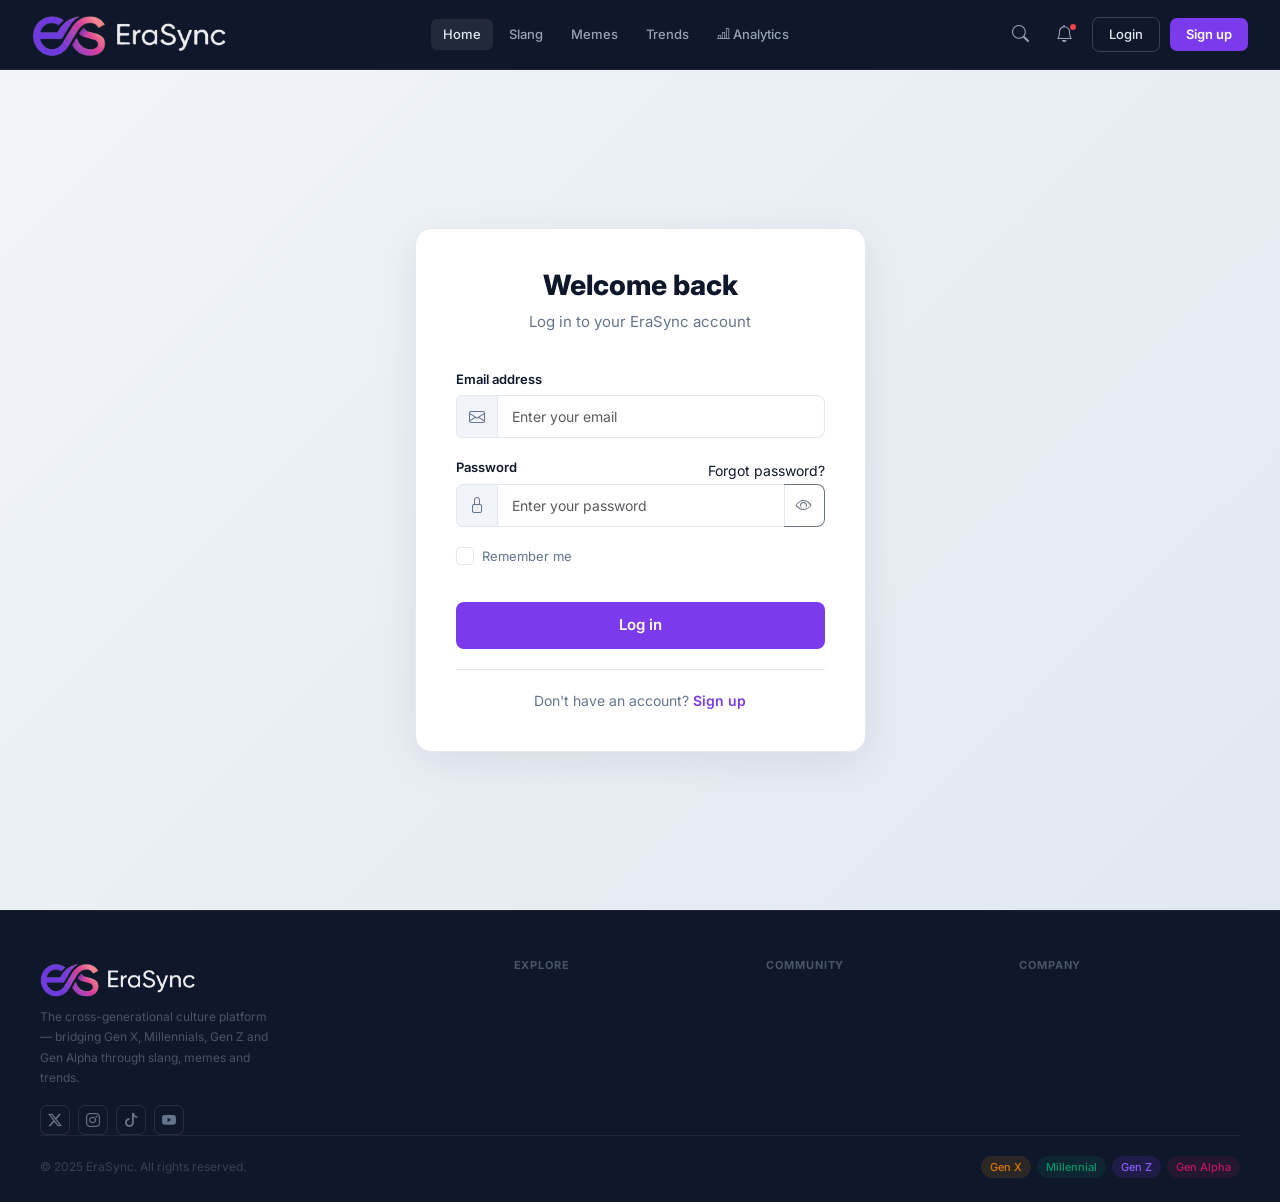
==== Frontend/login.html @ e8b585e9 "feat: Add login/register with API integration" ====
<!DOCTYPE html>
<html lang="en">
<head>
  <meta charset="UTF-8" />
  <meta name="viewport" content="width=device-width, initial-scale=1.0" />
  <title>Log in — EraSync</title>

  <!-- Bootstrap 5 CSS -->
  <link href="https://cdn.jsdelivr.net/npm/bootstrap@5.3.2/dist/css/bootstrap.min.css" rel="stylesheet" />

  <!-- Bootstrap Icons -->
  <link href="https://cdn.jsdelivr.net/npm/bootstrap-icons@1.11.3/font/bootstrap-icons.min.css" rel="stylesheet" />

  <!-- Google Font: Inter -->
  <link href="https://fonts.googleapis.com/css2?family=Inter:wght@400;500;600;700;800&display=swap" rel="stylesheet" />

  <!-- Our custom CSS -->
  <link rel="stylesheet" href="css/style.css" />
</head>
<body>

  <!-- ═══════════════════════════════════NAVBAR═══════════════════════════════════ -->
      <!-- ═══════════════════════════════════
       NAVBAR
  ═══════════════════════════════════ -->
    <nav class="site-nav">
      <div class="nav-logo">
        <a href="index.html" class="nav-logo-link">
          <img
            src="assets/logo-white.png"
            alt="EraSync Logo"
            class="nav-logo-img"
            height="32"
            width="auto"
          />
        </a>
      </div>

      <div class="nav-links">
        <span class="nav-link-item active">Home</span>
        <span class="nav-link-item">Slang</span>
        <span class="nav-link-item">Memes</span>
        <span class="nav-link-item">Trends</span>
        <span class="nav-link-item">
          <i class="bi bi-bar-chart-line"></i> Analytics
        </span>
      </div>

      <div class="nav-actions">
        <div class="nav-icon-btn"><i class="bi bi-search"></i></div>
        <div class="nav-icon-btn">
          <i class="bi bi-bell"></i>
          <span class="notif-dot"></span>
        </div>
        <button class="btn-login">Login</button>
        <button class="btn-signup">Sign up</button>
        <button class="hamburger" id="hamburgerBtn" aria-label="Open menu">
          <span></span>
          <span></span>
          <span></span>
        </button>
      </div>
    </nav>

    <!-- Dark overlay behind the drawer -->
    <div class="drawer-overlay" id="drawerOverlay"></div>

    <!-- Side drawer (slides in from the right) -->
    <div class="side-drawer" id="sideDrawer">
      <!-- Drawer header -->
      <div class="drawer-header">
  <div class="nav-logo">
    <a href="index.html" class="nav-logo-link">
      <img 
        src="assets/logo-white.png" 
        alt="EraSync Logo" 
        class="nav-logo-img"
        height="28"
        width="auto"
      />
    </a>
  </div>
  <button class="drawer-close" id="drawerClose" aria-label="Close menu">
    <i class="bi bi-x-lg"></i>
  </button>
</div>

      <!-- Drawer nav links -->
      <div class="drawer-links">
        <span class="drawer-link active">Home</span>
        <span class="drawer-link">Slang</span>
        <span class="drawer-link">Memes</span>
        <span class="drawer-link">Trends</span>
        <span class="drawer-link">
          <i class="bi bi-bar-chart-line"></i> Analytics
        </span>
      </div>

      <!-- Drawer auth buttons -->
      <div class="drawer-auth">
        <button class="btn-login drawer-btn-full">Login</button>
        <button class="btn-signup drawer-btn-full">Sign up</button>
      </div>
    </div>


  <!-- ═══════════════════════════════════
       LOGIN FORM
  ═══════════════════════════════════ -->
  <section class="auth-section">
    <div class="container">
      <div class="row justify-content-center">
        <div class="col-md-8 col-lg-6 col-xl-5">

          <div class="auth-card">
            <!-- Header -->
            <div class="auth-header">
              <h2>Welcome back</h2>
              <p class="auth-subtitle">Log in to your EraSync account</p>
            </div>

            <!-- Alert messages -->
            <div id="loginAlert" class="alert d-none" role="alert"></div>

            <!-- Form -->
            <form id="loginForm" novalidate>
              <!-- Email -->
              <div class="form-group">
                <label for="email" class="form-label">Email address</label>
                <div class="input-group">
                  <span class="input-group-text"><i class="bi bi-envelope"></i></span>
                  <input 
                    type="email" 
                    class="form-control" 
                    id="email" 
                    placeholder="Enter your email" 
                    required 
                  />
                </div>
                <div class="invalid-feedback" id="emailFeedback"></div>
              </div>

              <!-- Password -->
              <div class="form-group">
                <div class="d-flex justify-content-between align-items-center">
                  <label for="password" class="form-label">Password</label>
                  <a href="#" class="text-decoration-none small">Forgot password?</a>
                </div>
                <div class="input-group">
                  <span class="input-group-text"><i class="bi bi-lock"></i></span>
                  <input 
                    type="password" 
                    class="form-control" 
                    id="password" 
                    placeholder="Enter your password" 
                    required 
                  />
                  <button 
                    class="btn btn-outline-secondary toggle-password" 
                    type="button" 
                    id="togglePassword"
                    aria-label="Toggle password visibility"
                    title="Show or hide password"
                  >
                    <i class="bi bi-eye" id="passwordIcon" aria-hidden="true"></i>
                  </button>
                </div>
                <div class="invalid-feedback" id="passwordFeedback"></div>
              </div>

              <!-- Remember me -->
              <div class="form-check mb-3">
                <input type="checkbox" class="form-check-input" id="rememberMe" />
                <label class="form-check-label" for="rememberMe">Remember me</label>
              </div>

              <!-- Submit -->
              <button type="submit" class="btn btn-primary auth-submit-btn" id="loginBtn">
                <span id="loginBtnText">Log in</span>
                <span id="loginBtnSpinner" class="spinner-border spinner-border-sm d-none" role="status" aria-hidden="true"></span>
              </button>
            </form>

            <!-- Footer -->
            <div class="auth-footer">
              <p>
                Don't have an account? 
                <a href="register.html" class="text-decoration-none fw-semibold">Sign up</a>
              </p>
            </div>
          </div>

        </div>
      </div>
    </div>
  </section>

  <!-- ═══════════════════════════════════
       FOOTER
  ═══════════════════════════════════ -->
  <footer class="site-footer" style="margin-top: 0;">
    <div class="footer-grid" style="max-width: 1200px; margin: 0 auto;">
      <div>
        <div class="footer-brand-name">
          <a href="index.html" class="footer-logo-link">
              <img
                src="assets/logo-white.png"
                alt="EraSync"
                class="footer-logo-img"
                height="24"
                width="auto"
              />
            </a>
        </div>
        <p class="footer-brand-desc">
          The cross-generational culture platform — bridging Gen X, Millennials,
          Gen Z and Gen Alpha through slang, memes and trends.
        </p>
        <div class="footer-socials">
          <div class="social-icon"><i class="bi bi-twitter-x"></i></div>
          <div class="social-icon"><i class="bi bi-instagram"></i></div>
          <div class="social-icon"><i class="bi bi-tiktok"></i></div>
          <div class="social-icon"><i class="bi bi-youtube"></i></div>
        </div>
      </div>
      <div class="footer-col">
        <h5>Explore</h5>
        <a>Slang dictionary</a>
        <a>Meme gallery</a>
        <a>Trending now</a>
        <a>Gen timeline</a>
      </div>
      <div class="footer-col">
        <h5>Community</h5>
        <a>Submit slang</a>
        <a>Upload meme</a>
        <a>Leaderboard</a>
      </div>
      <div class="footer-col">
        <h5>Company</h5>
        <a>About us</a>
        <a>Privacy policy</a>
        <a>Contact</a>
      </div>
    </div>
    <div class="footer-bottom" style="max-width: 1200px; margin: 0 auto;">
      <span class="footer-copy">© 2025 EraSync. All rights reserved.</span>
      <div class="footer-gen-badges">
        <span class="gen-badge badge-x">Gen X</span>
        <span class="gen-badge badge-m">Millennial</span>
        <span class="gen-badge badge-z">Gen Z</span>
        <span class="gen-badge badge-a">Gen Alpha</span>
      </div>
    </div>
  </footer>

  <!-- Bootstrap 5 JS -->
  <script src="https://cdn.jsdelivr.net/npm/bootstrap@5.3.2/dist/js/bootstrap.bundle.min.js"></script>

  <!-- Our custom JS -->
  <script src="js/main.js"></script>
  <script src="js/login.js"></script>

</body>
</html>
---- Frontend/css/style.css ----
/* ─────────────────────────────────────────────
   ERASYNC — style.css
───────────────────────────────────────────── */


/* ─────────────────────────────────────────
   1. DESIGN TOKENS
───────────────────────────────────────────── */
:root {
  --navy:        #0f172a;
  --navy-2:      #1e293b;
  --white:       #ffffff;
  --bg:          #f1f5f9;
  --card:        #ffffff;
  --border:      #e2e8f0;

  --text:        #0f172a;
  --text-2:      #64748b;
  --text-3:      #94a3b8;

  --purple:      #7c3aed;
  --purple-lt:   #ede9fe;
  --purple-txt:  #5b21b6;

  --green:       #059669;
  --green-lt:    #d1fae5;
  --amber:       #d97706;
  --amber-lt:    #fef3c7;
  --pink:        #be185d;
  --pink-lt:     #fce7f3;
  --red:         #dc2626;

  --radius:      10px;
}


/* ─────────────────────────────────────────
   2. BASE RESET
───────────────────────────────────────────── */
* { box-sizing: border-box; }

body {
  font-family: 'Inter', sans-serif;
  background-color: var(--bg);
  color: var(--text);
  margin: 0;
}

a { text-decoration: none; color: inherit; }


/* ─────────────────────────────────────────
   3. NAVBAR
───────────────────────────────────────────── */
.site-nav {
  background-color: var(--navy);
  padding: 0 32px;
  height: 70px; /* Increased from 60px to accommodate bigger logo */
  display: flex;
  align-items: center;
  justify-content: space-between;
  position: sticky;
  top: 0;
  z-index: 100;
  border-bottom: 1px solid rgba(255,255,255,0.06);
}

/* ── NAVBAR LOGO ── */
.nav-logo {
  display: flex;
  align-items: center;
  height: 100%;
}

.nav-logo-link {
  display: flex;
  align-items: center;
  height: 100%;
  text-decoration: none;
}

.nav-logo-img {
  height: 50px; /* Increased from 90px (was too big) */
  width: auto;
  object-fit: contain;
  display: block;
}

.nav-logo-img:hover {
  opacity: 0.85;
  transition: opacity 0.2s ease;
}

/* ── NAV LINKS ── */
.nav-links {
  display: flex;
  align-items: center;
  gap: 4px;
}

.nav-link-item {
  color: #94a3b8;
  font-size: 13px;
  font-weight: 500;
  padding: 6px 12px;
  border-radius: 6px;
  cursor: pointer;
  transition: color 0.15s, background 0.15s;
}

.nav-link-item:hover { 
  color: #fff; 
  background: rgba(255,255,255,0.06); 
}

.nav-link-item.active { 
  color: #e2e8f0; 
  background: rgba(255,255,255,0.08); 
}

/* ── NAV ACTIONS ── */
.nav-actions {
  display: flex;
  align-items: center;
  gap: 10px;
}

.nav-icon-btn {
  width: 34px;
  height: 34px;
  border-radius: 8px;
  display: flex;
  align-items: center;
  justify-content: center;
  color: #94a3b8;
  font-size: 17px;
  cursor: pointer;
  transition: background 0.15s, color 0.15s;
  position: relative;
}

.nav-icon-btn:hover { 
  background: rgba(255,255,255,0.07); 
  color: #fff; 
}

.notif-dot {
  position: absolute;
  top: 6px;
  right: 6px;
  width: 6px;
  height: 6px;
  background: #ef4444;
  border-radius: 50%;
}

.btn-login {
  font-size: 13px;
  font-weight: 500;
  padding: 7px 16px;
  border-radius: 7px;
  border: 1px solid rgba(255,255,255,0.18);
  color: #e2e8f0;
  background: transparent;
  cursor: pointer;
  transition: border-color 0.15s, color 0.15s;
}

.btn-login:hover { 
  border-color: rgba(255,255,255,0.35); 
  color: #fff; 
}

.btn-signup {
  font-size: 13px;
  font-weight: 600;
  padding: 7px 16px;
  border-radius: 7px;
  background: var(--purple);
  color: #fff;
  border: none;
  cursor: pointer;
  transition: background 0.15s;
}

.btn-signup:hover { 
  background: #6d28d9; 
}

/* ── HAMBURGER ── */
.hamburger {
  display: none;
  flex-direction: column;
  gap: 5px;
  cursor: pointer;
  padding: 4px;
  background: none;
  border: none;
}

.hamburger span {
  display: block;
  width: 22px;
  height: 2px;
  background: #94a3b8;
  border-radius: 2px;
  transition: all 0.25s;
}

/* Mobile drawer — hidden by default */
.mobile-menu {
  display: none;
  flex-direction: column;
  background: var(--navy);
  border-top: 1px solid rgba(255,255,255,0.06);
  padding: 16px 20px;
  gap: 6px;
}

.mobile-menu.open { display: flex; }

.mobile-link {
  color: #94a3b8;
  font-size: 14px;
  font-weight: 500;
  padding: 10px 12px;
  border-radius: 8px;
  cursor: pointer;
  transition: background 0.15s, color 0.15s;
}

.mobile-link:hover { background: rgba(255,255,255,0.06); color: #fff; }

.mobile-auth {
  display: flex;
  gap: 10px;
  margin-top: 8px;
  padding-top: 12px;
  border-top: 1px solid rgba(255,255,255,0.06);
}

.mobile-auth .btn-login,
.mobile-auth .btn-signup {
  flex: 1;
  text-align: center;
}


/* ─────────────────────────────────────────
   4. HERO
───────────────────────────────────────────── */
.hero {
  background: var(--white);
  padding: 60px 32px 48px;
  border-bottom: 1px solid var(--border);
}

.hero-eyebrow {
  display: inline-flex;
  align-items: center;
  gap: 6px;
  background: var(--purple-lt);
  color: var(--purple-txt);
  font-size: 12px;
  font-weight: 600;
  padding: 5px 12px;
  border-radius: 20px;
  margin-bottom: 20px;
}

.hero-heading {
  font-size: 42px;
  font-weight: 800;
  line-height: 1.15;
  color: var(--text);
  margin-bottom: 16px;
  letter-spacing: -1px;
}

.hero-heading .era-word {
  background: linear-gradient(90deg, #7c3aed, #ec4899, #d97706, #059669, #7c3aed);
  background-size: 300% auto;
  -webkit-background-clip: text;
  -webkit-text-fill-color: transparent;
  background-clip: text;
  animation: era-shift 5s linear infinite;
}

@keyframes era-shift {
  0%   { background-position: 0% center; }
  100% { background-position: 300% center; }
}

.hero-subtext {
  font-size: 16px;
  color: var(--text-2);
  line-height: 1.7;
  max-width: 520px;
  margin-bottom: 28px;
}

.hero-cta {
  display: flex;
  gap: 12px;
  flex-wrap: wrap;
  margin-bottom: 32px;
}

.btn-primary-lg {
  display: inline-flex;
  align-items: center;
  gap: 7px;
  background: var(--purple);
  color: #fff;
  font-size: 14px;
  font-weight: 600;
  padding: 11px 22px;
  border-radius: 9px;
  border: none;
  cursor: pointer;
  transition: background 0.15s;
}

.btn-primary-lg:hover { background: #6d28d9; }

.btn-ghost-lg {
  display: inline-flex;
  align-items: center;
  gap: 7px;
  background: transparent;
  color: var(--text-2);
  font-size: 14px;
  font-weight: 500;
  padding: 11px 22px;
  border-radius: 9px;
  border: 1px solid var(--border);
  cursor: pointer;
  transition: border-color 0.15s, color 0.15s;
}

.btn-ghost-lg:hover { border-color: #94a3b8; color: var(--text); }

.gen-pills {
  display: flex;
  gap: 8px;
  flex-wrap: wrap;
}

.gen-pill {
  font-size: 12px;
  font-weight: 500;
  padding: 6px 14px;
  border-radius: 20px;
  border: 1px solid var(--border);
  color: var(--text-2);
  background: var(--white);
  cursor: pointer;
  transition: all 0.15s;
}

.gen-pill:hover { border-color: var(--purple); color: var(--purple); }

.gen-pill.active {
  background: var(--purple-lt);
  border-color: #c4b5fd;
  color: var(--purple-txt);
  font-weight: 600;
}


/* ─────────────────────────────────────────
   5. STATS BAR
───────────────────────────────────────────── */
.stats-bar {
  background: var(--navy);
  padding: 20px 32px;
  display: flex;
  justify-content: space-around;
  align-items: center;
  flex-wrap: wrap;
  gap: 16px;
}

.stat-item { text-align: center; }

.stat-number {
  font-size: 22px;
  font-weight: 700;
  color: #e2e8f0;
}

.stat-label {
  font-size: 12px;
  color: #64748b;
  margin-top: 2px;
}

.stat-divider {
  width: 1px;
  height: 36px;
  background: rgba(255,255,255,0.07);
}


/* ─────────────────────────────────────────
   6. MAIN CONTENT LAYOUT
───────────────────────────────────────────── */
.main-content {
  padding: 32px;
  max-width: 1200px;
  margin: 0 auto;
  display: grid;
  grid-template-columns: 1fr 260px;
  gap: 28px;
  align-items: start;
}


/* ─────────────────────────────────────────
   7. SECTION HEADERS
───────────────────────────────────────────── */
.section-block { margin-bottom: 28px; }

.section-header {
  display: flex;
  align-items: center;
  justify-content: space-between;
  margin-bottom: 14px;
}

.section-title {
  font-size: 14px;
  font-weight: 700;
  color: var(--text);
  display: flex;
  align-items: center;
  gap: 7px;
}

.section-link {
  font-size: 12px;
  font-weight: 500;
  color: var(--purple);
  cursor: pointer;
}

.section-link:hover { text-decoration: underline; }


/* ─────────────────────────────────────────
   8. CONTENT TYPE TAGS
───────────────────────────────────────────── */
.ctag {
  font-size: 10px;
  font-weight: 700;
  padding: 3px 8px;
  border-radius: 20px;
  display: inline-block;
  text-transform: uppercase;
  letter-spacing: 0.04em;
}

.ctag-slang { background: var(--purple-lt); color: var(--purple-txt); }
.ctag-meme  { background: var(--amber-lt);  color: var(--amber); }
.ctag-trend { background: var(--green-lt);  color: var(--green); }


/* ─────────────────────────────────────────
   9. CARDS
───────────────────────────────────────────── */
.cards-grid-3 {
  display: grid;
  grid-template-columns: repeat(3, 1fr);
  gap: 12px;
}

.content-card {
  background: var(--card);
  border: 1px solid var(--border);
  border-radius: var(--radius);
  padding: 14px;
  cursor: pointer;
  transition: box-shadow 0.15s, border-color 0.15s;
}

.content-card:hover {
  border-color: #c4b5fd;
  box-shadow: 0 4px 16px rgba(124,58,237,0.08);
}

.card-title {
  font-size: 14px;
  font-weight: 700;
  color: var(--text);
  margin: 6px 0 3px;
}

.card-meta { font-size: 11px; color: var(--text-3); }

.meme-img {
  height: 72px;
  border-radius: 8px;
  display: flex;
  align-items: center;
  justify-content: center;
  font-size: 30px;
  margin-bottom: 8px;
}

.meme-reacts { display: flex; gap: 5px; margin-top: 6px; }

.react-pill {
  font-size: 11px;
  color: var(--text-2);
  padding: 2px 7px;
  border: 1px solid var(--border);
  border-radius: 20px;
}


/* ─────────────────────────────────────────
   10. COMMUNITY FEED
───────────────────────────────────────────── */
.feed-list {
  background: var(--card);
  border: 1px solid var(--border);
  border-radius: var(--radius);
  overflow: hidden;
}

.feed-item {
  display: flex;
  align-items: flex-start;
  gap: 12px;
  padding: 12px 16px;
  border-bottom: 1px solid var(--border);
}

.feed-item:last-child { border-bottom: none; }

.avatar {
  width: 32px;
  height: 32px;
  border-radius: 50%;
  display: flex;
  align-items: center;
  justify-content: center;
  font-size: 11px;
  font-weight: 700;
  flex-shrink: 0;
}

.av-purple { background: var(--purple-lt); color: var(--purple-txt); }
.av-amber  { background: var(--amber-lt);  color: var(--amber); }
.av-green  { background: var(--green-lt);  color: var(--green); }
.av-pink   { background: var(--pink-lt);   color: var(--pink); }

.feed-text {
  flex: 1;
  font-size: 13px;
  color: var(--text-2);
  line-height: 1.5;
}

.feed-text strong { color: var(--text); }

.feed-time {
  font-size: 11px;
  color: var(--text-3);
  white-space: nowrap;
  margin-top: 2px;
}


/* ─────────────────────────────────────────
   11. SIDEBAR
───────────────────────────────────────────── */
.sidebar-card {
  background: var(--card);
  border: 1px solid var(--border);
  border-radius: var(--radius);
  padding: 16px;
  margin-bottom: 16px;
}

.sidebar-title {
  font-size: 13px;
  font-weight: 700;
  color: var(--text);
  margin-bottom: 12px;
  display: flex;
  align-items: center;
  gap: 6px;
}

.top-slang-item {
  display: flex;
  align-items: center;
  gap: 8px;
  margin-bottom: 9px;
}

.top-slang-item:last-child { margin-bottom: 0; }

.rank-num { font-size: 12px; font-weight: 700; color: var(--text-3); width: 16px; }
.slang-word { font-size: 13px; font-weight: 500; color: var(--text); flex: 1; }
.slang-count { font-size: 11px; color: var(--text-3); }

.gen-era-item {
  display: flex;
  justify-content: space-between;
  align-items: center;
  font-size: 12px;
  margin-bottom: 8px;
}

.gen-era-item:last-child { margin-bottom: 0; }
.gen-era-name { color: var(--text); font-weight: 500; }
.gen-era-count { font-size: 11px; font-weight: 600; }

.newsletter-card {
  background: var(--navy);
  border-radius: var(--radius);
  padding: 18px;
  margin-bottom: 16px;
}

.nl-title { font-size: 13px; font-weight: 700; color: #e2e8f0; margin-bottom: 4px; }
.nl-sub { font-size: 12px; color: #64748b; margin-bottom: 12px; line-height: 1.5; }

.nl-input {
  width: 100%;
  background: rgba(255,255,255,0.06);
  border: 1px solid rgba(255,255,255,0.1);
  border-radius: 7px;
  padding: 8px 10px;
  font-size: 12px;
  color: #e2e8f0;
  margin-bottom: 8px;
  outline: none;
}

.nl-input::placeholder { color: #4b5563; }
.nl-input:focus { border-color: rgba(167,139,250,0.4); }

.nl-btn {
  width: 100%;
  background: var(--purple);
  color: #fff;
  font-size: 13px;
  font-weight: 600;
  padding: 8px;
  border-radius: 7px;
  border: none;
  cursor: pointer;
  transition: background 0.15s;
}

.nl-btn:hover { background: #6d28d9; }


/* ─────────────────────────────────────────
   12. FOOTER
───────────────────────────────────────────── */
.site-footer {
  background: var(--navy);
  padding: 48px 32px 24px;
  border-top: 1px solid rgba(255,255,255,0.06);
  margin-top: 40px;
}

.footer-grid {
  display: grid;
  grid-template-columns: 2fr 1fr 1fr 1fr;
  gap: 32px;
  margin-bottom: 36px;
  max-width: 1200px;
  margin-left: auto;
  margin-right: auto;
}

.footer-brand-name {
  display: flex;
  align-items: center;
  font-size: 18px;
  font-weight: 700;
  color: #a78bfa;
  margin-bottom: 8px;
}

.footer-logo-link {
  display: inline-block;
}

.footer-logo-img {
  height: 40px; /* Increased from 85px (was too big) */
  width: auto;
  object-fit: contain;
}

.footer-brand-desc { 
  font-size: 12px; 
  color: #475569; 
  line-height: 1.7; 
  max-width: 240px; 
}

.footer-socials { display: flex; gap: 8px; margin-top: 14px; }

.social-icon {
  width: 30px;
  height: 30px;
  border: 1px solid rgba(255,255,255,0.1);
  border-radius: 7px;
  display: flex;
  align-items: center;
  justify-content: center;
  color: #64748b;
  font-size: 14px;
  cursor: pointer;
  transition: border-color 0.15s, color 0.15s;
}

.social-icon:hover { border-color: rgba(167,139,250,0.4); color: #a78bfa; }

.footer-col h5 {
  font-size: 11px;
  font-weight: 700;
  text-transform: uppercase;
  letter-spacing: 0.08em;
  color: #475569;
  margin-bottom: 14px;
}

.footer-col a {
  display: block;
  font-size: 13px;
  color: #64748b;
  margin-bottom: 9px;
  cursor: pointer;
  transition: color 0.15s;
}

.footer-col a:hover { color: #94a3b8; }

.footer-bottom {
  display: flex;
  align-items: center;
  justify-content: space-between;
  flex-wrap: wrap;
  gap: 12px;
  border-top: 1px solid rgba(255,255,255,0.06);
  padding-top: 20px;
  max-width: 1200px;
  margin: 0 auto;
}

.footer-copy { font-size: 12px; color: #374151; }
.footer-gen-badges { display: flex; gap: 6px; flex-wrap: wrap; }

.gen-badge { font-size: 11px; font-weight: 500; padding: 3px 9px; border-radius: 20px; }
.badge-x { background: rgba(245,158,11,0.12); color: #d97706; }
.badge-m { background: rgba(5,150,105,0.12);  color: #059669; }
.badge-z { background: rgba(124,58,237,0.15); color: #8b5cf6; }
.badge-a { background: rgba(190,24,93,0.12);  color: #be185d; }


/* ═══════════════════════════════════════════
   RESPONSIVE BREAKPOINTS
   Tablet  → max-width: 900px
   Mobile  → max-width: 600px
═══════════════════════════════════════════ */

/* ── TABLET (900px and below) ── */
@media (max-width: 900px) {

  /* Hide desktop nav links, show hamburger */
  .nav-links { display: none; }
  .hamburger { display: flex; }

  /* Hide login/signup in navbar on tablet — they move to mobile menu */
  .nav-actions .btn-login,
  .nav-actions .btn-signup { display: none; }

  /* Hero: smaller heading */
  .hero { padding: 40px 24px 36px; }
  .hero-heading { font-size: 32px; }

  /* Stats: 2x2 grid instead of a row */
  .stats-bar { padding: 16px 24px; }
  .stat-divider { display: none; }

  /* Main content: stack sidebar below main column */
  .main-content {
    grid-template-columns: 1fr;
    padding: 24px;
    gap: 0;
  }

  /* Cards: 2 columns instead of 3 */
  .cards-grid-3 { grid-template-columns: repeat(2, 1fr); }

  /* Footer: 2-column grid */
  .footer-grid { grid-template-columns: 1fr 1fr; gap: 24px; }
  
  /* Logo sizes for tablet */
  .nav-logo-img {
    height: 40px;
  }
  
  .footer-logo-img {
    height: 34px;
  }
}


/* ── MOBILE (600px and below) ── */
@media (max-width: 600px) {

  /* Navbar padding tighter */
  .site-nav { padding: 0 16px; }

  /* Hero: stack everything, full width */
  .hero { padding: 32px 16px 28px; }
  .hero-heading { font-size: 26px; letter-spacing: -0.5px; }
  .hero-subtext { font-size: 14px; }

  /* CTA buttons: full width on mobile */
  .hero-cta { flex-direction: column; }
  .btn-primary-lg,
  .btn-ghost-lg { width: 100%; justify-content: center; }

  /* Stats: single column */
  .stats-bar { flex-direction: column; gap: 12px; padding: 20px 16px; }

  /* Main content: remove side padding */
  .main-content { padding: 16px; }

  /* Cards: single column */
  .cards-grid-3 { grid-template-columns: 1fr; }

  /* Footer: single column, centered */
  .footer-grid {
    grid-template-columns: 1fr;
    gap: 28px;
    text-align: center;
  }
  .footer-brand-desc { max-width: 100%; }
  .footer-socials { justify-content: center; }

  .footer-bottom { justify-content: center; text-align: center; }
  .footer-gen-badges { justify-content: center; }

  /* Site footer padding */
  .site-footer { padding: 36px 16px 20px; }
  
  /* Logo sizes for mobile */
  .nav-logo-img {
    height: 34px;
  }
  
  .footer-logo-img {
    height: 30px;
  }
}


/* ─────────────────────────────────────────
   UTILITY: icon colors (replaces inline styles)
───────────────────────────────────────────── */
.icon-amber  { color: #d97706; }
.icon-red    { color: #ef4444; }
.icon-purple { color: #7c3aed; }
.icon-green  { color: #059669; }
.icon-pink   { color: #be185d; }
.icon-sm     { font-size: 14px; }

/* Gen era count colors (replaces inline styles) */
.color-pink   { color: #be185d; }
.color-purple { color: #7c3aed; }
.color-green  { color: #059669; }
.color-amber  { color: #d97706; }

/* Meme image background colors (replaces inline styles) */
.meme-yellow { background: #fef9c3; }
.meme-green  { background: #d1fae5; }
.meme-purple { background: #ede9fe; }


/* ─────────────────────────────────────────
   SIDE DRAWER + OVERLAY
───────────────────────────────────────────── */

/* Dark overlay that appears behind the drawer */
.drawer-overlay {
  display: none;
  position: fixed;
  inset: 0;
  background: rgba(0, 0, 0, 0.5);
  z-index: 200;
  transition: opacity 0.3s;
}

.drawer-overlay.open { display: block; }

/* The drawer panel itself */
.side-drawer {
  position: fixed;
  top: 0;
  right: 0;
  height: 100vh;
  width: 280px;
  background: var(--navy);
  z-index: 300;
  display: flex;
  flex-direction: column;
  padding: 0;
  transform: translateX(100%);
  transition: transform 0.3s ease;
  border-left: 1px solid rgba(255,255,255,0.08);
}

/* When open class is added, slide into view */
.side-drawer.open {
  transform: translateX(0);
}

/* Drawer top row: logo + close button */
.drawer-header {
  display: flex;
  align-items: center;
  justify-content: space-between;
  padding: 16px 20px; /* Fixed: removed conflicting padding and height */
  border-bottom: 1px solid rgba(255,255,255,0.06);
}

.drawer-header .nav-logo-img {
  height: 36px; /* Drawer logo size */
}

.drawer-close {
  background: none;
  border: none;
  color: #94a3b8;
  font-size: 18px;
  cursor: pointer;
  padding: 4px;
  border-radius: 6px;
  transition: color 0.15s, background 0.15s;
}

.drawer-close:hover { color: #fff; background: rgba(255,255,255,0.07); }

/* Drawer nav links */
.drawer-links {
  display: flex;
  flex-direction: column;
  padding: 16px 12px;
  gap: 4px;
  flex: 1;
}

.drawer-link {
  color: #94a3b8;
  font-size: 14px;
  font-weight: 500;
  padding: 10px 12px;
  border-radius: 8px;
  cursor: pointer;
  transition: background 0.15s, color 0.15s;
  display: flex;
  align-items: center;
  gap: 8px;
}

.drawer-link:hover  { background: rgba(255,255,255,0.06); color: #fff; }
.drawer-link.active { background: rgba(255,255,255,0.08); color: #e2e8f0; }

/* Drawer bottom auth buttons */
.drawer-auth {
  padding: 16px 20px;
  border-top: 1px solid rgba(255,255,255,0.06);
  display: flex;
  flex-direction: column;
  gap: 8px;
}

.drawer-btn-full {
  width: 100%;
  text-align: center;
  justify-content: center;
}



/* ─────────────────────────────────────────
   AUTH PAGES STYLES
───────────────────────────────────────────── */

.auth-section {
  min-height: calc(100vh - 60px);
  display: flex;
  align-items: center;
  padding: 40px 0;
  background: linear-gradient(135deg, #f1f5f9 0%, #e2e8f0 100%);
}

.auth-card {
  background: #ffffff;
  border-radius: 16px;
  padding: 40px;
  box-shadow: 0 10px 40px rgba(15, 23, 42, 0.08);
  border: 1px solid var(--border);
}

.auth-header {
  text-align: center;
  margin-bottom: 32px;
}

.auth-header h2 {
  font-size: 28px;
  font-weight: 800;
  color: var(--text);
  margin-bottom: 8px;
}

.auth-subtitle {
  color: var(--text-2);
  font-size: 15px;
}

.form-group {
  margin-bottom: 20px;
}

.form-group .form-label {
  font-weight: 600;
  font-size: 13px;
  color: var(--text);
  margin-bottom: 6px;
}

.form-group .input-group-text {
  background: var(--bg);
  border: 1px solid var(--border);
  color: var(--text-2);
}

.form-group .form-control,
.form-group .form-select {
  border: 1px solid var(--border);
  border-radius: 8px;
  padding: 10px 14px;
  font-size: 14px;
  transition: border-color 0.15s ease, box-shadow 0.15s ease;
}

.form-group .form-control:focus,
.form-group .form-select:focus {
  border-color: var(--purple);
  box-shadow: 0 0 0 3px rgba(124, 58, 237, 0.1);
}

.form-group .form-control.is-invalid,
.form-group .form-select.is-invalid {
  border-color: #dc3545;
  background-image: none;
}

.form-group .form-control.is-invalid:focus,
.form-group .form-select.is-invalid:focus {
  border-color: #dc3545;
  box-shadow: 0 0 0 3px rgba(220, 53, 69, 0.1);
}

.invalid-feedback {
  font-size: 12px;
  margin-top: 4px;
}

.auth-submit-btn {
  width: 100%;
  padding: 12px;
  font-size: 15px;
  font-weight: 600;
  background: var(--purple);
  border: none;
  border-radius: 8px;
  transition: background 0.15s ease;
  margin-top: 20px;
}

.auth-submit-btn:hover {
  background: #6d28d9;
}

.auth-submit-btn:disabled {
  opacity: 0.7;
  cursor: not-allowed;
}


.auth-footer {
  text-align: center;
  margin-top: 20px;
  padding-top: 20px;
  border-top: 1px solid var(--border);
}

.auth-footer p {
  color: var(--text-2);
  font-size: 14px;
  margin: 0;
}

.auth-footer a {
  color: var(--purple);
  font-weight: 600;
}

.auth-footer a:hover {
  text-decoration: underline !important;
}

.toggle-password {
  border-left: none;
  border-radius: 0 8px 8px 0;
  background: transparent;
}

.toggle-password:hover {
  background: var(--bg);
}

/* Alert styling for auth pages */
.auth-card .alert {
  border-radius: 8px;
  padding: 12px 16px;
  font-size: 14px;
  margin-bottom: 20px;
}

.auth-card .alert-success {
  background: #d1fae5;
  border-color: #34d399;
  color: #065f46;
}

.auth-card .alert-danger {
  background: #fee2e2;
  border-color: #fca5a5;
  color: #991b1b;
}

/* Form check styling */
.form-check {
  padding-left: 0;
  display: flex;
  align-items: center;
  gap: 8px;
  min-height: auto;
  position: relative; /* Added for proper positioning */
}

.form-check-input {
  margin-left: 0 !important;
  margin-top: 0;
  border: 1.5px solid var(--border);
  border-radius: 4px;
  width: 18px;
  height: 18px;
  cursor: pointer;
  flex-shrink: 0;
  position: relative;
}

.form-check-input:checked {
  background-color: var(--purple);
  border-color: var(--purple);
}

.form-check-label {
  font-size: 13px;
  color: var(--text-2);
  margin: 0;
  padding: 0;
  cursor: pointer;
}

.form-check-label a {
  color: var(--purple);
  text-decoration: none;
}

.form-check-label a:hover {
  text-decoration: underline;
}

/* Fix for invalid feedback on checkboxes */
.form-check .invalid-feedback {
  position: absolute;
  bottom: -22px;
  left: 0;
  font-size: 12px;
  white-space: nowrap;
}

/* Responsive for auth pages */
@media (max-width: 768px) {
  .auth-section {
    padding: 20px 0;
    min-height: calc(100vh - 60px);
  }

  .auth-card {
    padding: 24px 20px;
  }

  .auth-header h2 {
    font-size: 24px;
  }
  
  .form-check .invalid-feedback {
    white-space: normal; /* Allow wrapping on mobile */
  }
}

@media (max-width: 576px) {
  .auth-card {
    padding: 20px 16px;
  }

  .auth-header h2 {
    font-size: 22px;
  }

  .form-group .form-control,
  .form-group .form-select {
    font-size: 16px;
  }
}
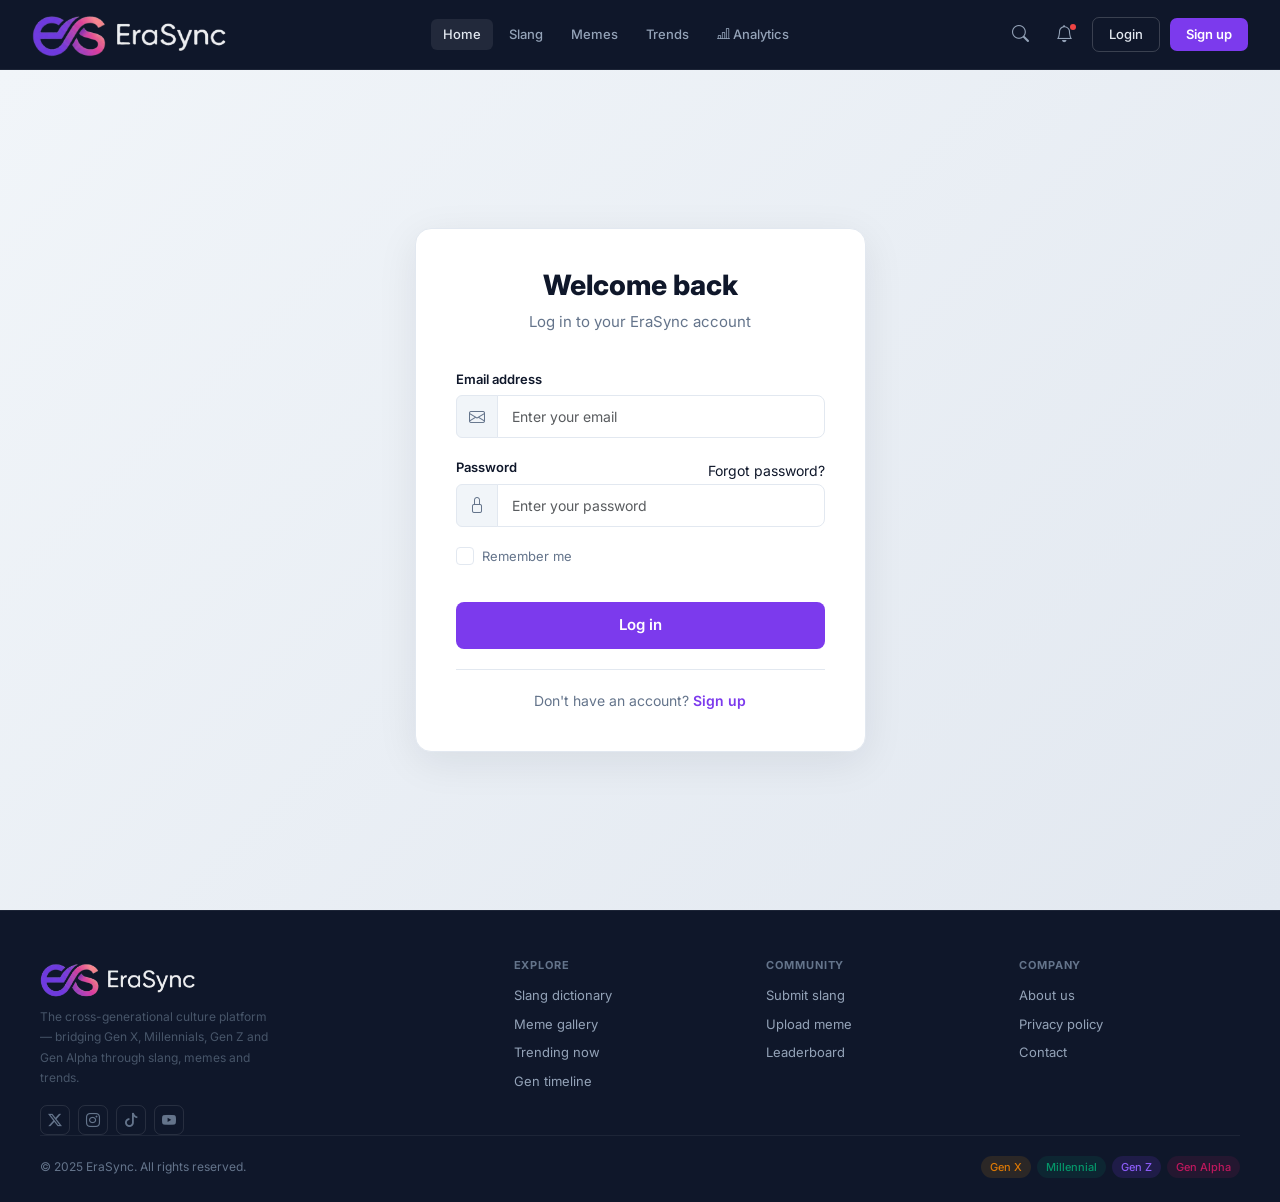
==== commit b606937b: "UI fixes" ====
--- a/Frontend/login.html
+++ b/Frontend/login.html
@@ -1,28 +1,33 @@
-<!DOCTYPE html>
+<!doctype html>
 <html lang="en">
-<head>
-  <meta charset="UTF-8" />
-  <meta name="viewport" content="width=device-width, initial-scale=1.0" />
-  <title>Log in — EraSync</title>
-
-  <!-- Bootstrap 5 CSS -->
-  <link href="https://cdn.jsdelivr.net/npm/bootstrap@5.3.2/dist/css/bootstrap.min.css" rel="stylesheet" />
-
-  <!-- Bootstrap Icons -->
-  <link href="https://cdn.jsdelivr.net/npm/bootstrap-icons@1.11.3/font/bootstrap-icons.min.css" rel="stylesheet" />
-
-  <!-- Google Font: Inter -->
-  <link href="https://fonts.googleapis.com/css2?family=Inter:wght@400;500;600;700;800&display=swap" rel="stylesheet" />
-
-  <!-- Our custom CSS -->
-  <link rel="stylesheet" href="css/style.css" />
-</head>
-<body>
-
-  <!-- ═══════════════════════════════════NAVBAR═══════════════════════════════════ -->
-      <!-- ═══════════════════════════════════
-       NAVBAR
-  ═══════════════════════════════════ -->
+  <head>
+    <meta charset="UTF-8" />
+    <meta name="viewport" content="width=device-width, initial-scale=1.0" />
+    <title>Log in — EraSync</title>
+
+    <!-- Bootstrap 5 CSS -->
+    <link
+      href="https://cdn.jsdelivr.net/npm/bootstrap@5.3.2/dist/css/bootstrap.min.css"
+      rel="stylesheet"
+    />
+
+    <!-- Bootstrap Icons -->
+    <link
+      href="https://cdn.jsdelivr.net/npm/bootstrap-icons@1.11.3/font/bootstrap-icons.min.css"
+      rel="stylesheet"
+    />
+
+    <!-- Google Font: Inter -->
+    <link
+      href="https://fonts.googleapis.com/css2?family=Inter:wght@400;500;600;700;800&display=swap"
+      rel="stylesheet"
+    />
+
+    <!-- Our custom CSS -->
+    <link rel="stylesheet" href="css/style.css" />
+  </head>
+  <body>
+    <!-- ═══════════════════════════════════NAVBAR═══════════════════════════════════ -->
     <nav class="site-nav">
       <div class="nav-logo">
         <a href="index.html" class="nav-logo-link">
@@ -62,28 +67,25 @@
       </div>
     </nav>
 
-    <!-- Dark overlay behind the drawer -->
     <div class="drawer-overlay" id="drawerOverlay"></div>
 
-    <!-- Side drawer (slides in from the right) -->
     <div class="side-drawer" id="sideDrawer">
-      <!-- Drawer header -->
       <div class="drawer-header">
-  <div class="nav-logo">
-    <a href="index.html" class="nav-logo-link">
-      <img 
-        src="assets/logo-white.png" 
-        alt="EraSync Logo" 
-        class="nav-logo-img"
-        height="28"
-        width="auto"
-      />
-    </a>
-  </div>
-  <button class="drawer-close" id="drawerClose" aria-label="Close menu">
-    <i class="bi bi-x-lg"></i>
-  </button>
-</div>
+        <div class="nav-logo">
+          <a href="index.html" class="nav-logo-link">
+            <img
+              src="assets/logo-white.png"
+              alt="EraSync Logo"
+              class="nav-logo-img"
+              height="28"
+              width="auto"
+            />
+          </a>
+        </div>
+        <button class="drawer-close" id="drawerClose" aria-label="Close menu">
+          <i class="bi bi-x-lg"></i>
+        </button>
+      </div>
 
       <!-- Drawer nav links -->
       <div class="drawer-links">
@@ -103,106 +105,121 @@
       </div>
     </div>
 
-
-  <!-- ═══════════════════════════════════
+    <!-- ═══════════════════════════════════
        LOGIN FORM
   ═══════════════════════════════════ -->
-  <section class="auth-section">
-    <div class="container">
-      <div class="row justify-content-center">
-        <div class="col-md-8 col-lg-6 col-xl-5">
-
-          <div class="auth-card">
-            <!-- Header -->
-            <div class="auth-header">
-              <h2>Welcome back</h2>
-              <p class="auth-subtitle">Log in to your EraSync account</p>
-            </div>
-
-            <!-- Alert messages -->
-            <div id="loginAlert" class="alert d-none" role="alert"></div>
-
-            <!-- Form -->
-            <form id="loginForm" novalidate>
-              <!-- Email -->
-              <div class="form-group">
-                <label for="email" class="form-label">Email address</label>
-                <div class="input-group">
-                  <span class="input-group-text"><i class="bi bi-envelope"></i></span>
-                  <input 
-                    type="email" 
-                    class="form-control" 
-                    id="email" 
-                    placeholder="Enter your email" 
-                    required 
+    <section class="auth-section">
+      <div class="container">
+        <div class="row justify-content-center">
+          <div class="col-md-8 col-lg-6 col-xl-5">
+            <div class="auth-card">
+              <!-- Header -->
+              <div class="auth-header">
+                <h2>Welcome back</h2>
+                <p class="auth-subtitle">Log in to your EraSync account</p>
+              </div>
+
+              <!-- Alert messages -->
+              <div id="loginAlert" class="alert d-none" role="alert"></div>
+
+              <!-- Form -->
+              <form id="loginForm" novalidate>
+                <!-- Email -->
+                <div class="form-group">
+                  <label for="email" class="form-label">Email address</label>
+                  <div class="input-group">
+                    <span class="input-group-text"
+                      ><i class="bi bi-envelope"></i
+                    ></span>
+                    <input
+                      type="email"
+                      class="form-control"
+                      id="email"
+                      placeholder="Enter your email"
+                      required
+                    />
+                  </div>
+                  <div class="invalid-feedback" id="emailFeedback"></div>
+                </div>
+
+                <!-- Password -->
+                <div class="form-group">
+                  <div
+                    class="d-flex justify-content-between align-items-center"
+                  >
+                    <label for="password" class="form-label">Password</label>
+                    <a href="#" class="text-decoration-none small"
+                      >Forgot password?</a
+                    >
+                  </div>
+                  <div class="input-group">
+                    <span class="input-group-text"
+                      ><i class="bi bi-lock"></i
+                    ></span>
+                    <input
+                      type="password"
+                      class="form-control"
+                      id="password"
+                      placeholder="Enter your password"
+                      required
+                    />
+                  </div>
+                  <div class="invalid-feedback" id="passwordFeedback"></div>
+                </div>
+
+                <!-- Remember me -->
+                <div class="form-check mb-3">
+                  <input
+                    type="checkbox"
+                    class="form-check-input"
+                    id="rememberMe"
                   />
+                  <label class="form-check-label" for="rememberMe"
+                    >Remember me</label
+                  >
                 </div>
-                <div class="invalid-feedback" id="emailFeedback"></div>
+
+                <!-- Submit -->
+                <button
+                  type="submit"
+                  class="btn btn-primary auth-submit-btn"
+                  id="loginBtn"
+                >
+                  <span id="loginBtnText">Log in</span>
+                  <span
+                    id="loginBtnSpinner"
+                    class="spinner-border spinner-border-sm d-none"
+                    role="status"
+                    aria-hidden="true"
+                  ></span>
+                </button>
+              </form>
+
+              <!-- Footer -->
+              <div class="auth-footer">
+                <p>
+                  Don't have an account?
+                  <a
+                    href="register.html"
+                    class="text-decoration-none fw-semibold"
+                    >Sign up</a
+                  >
+                </p>
               </div>
-
-              <!-- Password -->
-              <div class="form-group">
-                <div class="d-flex justify-content-between align-items-center">
-                  <label for="password" class="form-label">Password</label>
-                  <a href="#" class="text-decoration-none small">Forgot password?</a>
-                </div>
-                <div class="input-group">
-                  <span class="input-group-text"><i class="bi bi-lock"></i></span>
-                  <input 
-                    type="password" 
-                    class="form-control" 
-                    id="password" 
-                    placeholder="Enter your password" 
-                    required 
-                  />
-                  <button 
-                    class="btn btn-outline-secondary toggle-password" 
-                    type="button" 
-                    id="togglePassword"
-                    aria-label="Toggle password visibility"
-                    title="Show or hide password"
-                  >
-                    <i class="bi bi-eye" id="passwordIcon" aria-hidden="true"></i>
-                  </button>
-                </div>
-                <div class="invalid-feedback" id="passwordFeedback"></div>
-              </div>
-
-              <!-- Remember me -->
-              <div class="form-check mb-3">
-                <input type="checkbox" class="form-check-input" id="rememberMe" />
-                <label class="form-check-label" for="rememberMe">Remember me</label>
-              </div>
-
-              <!-- Submit -->
-              <button type="submit" class="btn btn-primary auth-submit-btn" id="loginBtn">
-                <span id="loginBtnText">Log in</span>
-                <span id="loginBtnSpinner" class="spinner-border spinner-border-sm d-none" role="status" aria-hidden="true"></span>
-              </button>
-            </form>
-
-            <!-- Footer -->
-            <div class="auth-footer">
-              <p>
-                Don't have an account? 
-                <a href="register.html" class="text-decoration-none fw-semibold">Sign up</a>
-              </p>
             </div>
           </div>
-
-        </div>
-      </div>
-    </div>
-  </section>
-
-  <!-- ═══════════════════════════════════
+        </div>
+      </div>
+    </section>
+
+    <!-- ═══════════════════════════════════
        FOOTER
   ═══════════════════════════════════ -->
-  <footer class="site-footer" style="margin-top: 0;">
-    <div class="footer-grid" style="max-width: 1200px; margin: 0 auto;">
-      <div>
-        <div class="footer-brand-name">
-          <a href="index.html" class="footer-logo-link">
+    <footer class="site-footer" style="margin-top: 0">
+      <div class="footer-grid" style="max-width: 1200px; margin: 0 auto">
+        <div>
+          <div class="footer-brand-name">
+            <a href="index.html" class="footer-logo-link">
               <img
                 src="assets/logo-white.png"
                 alt="EraSync"
@@ -211,55 +228,54 @@
                 width="auto"
               />
             </a>
-        </div>
-        <p class="footer-brand-desc">
-          The cross-generational culture platform — bridging Gen X, Millennials,
-          Gen Z and Gen Alpha through slang, memes and trends.
-        </p>
-        <div class="footer-socials">
-          <div class="social-icon"><i class="bi bi-twitter-x"></i></div>
-          <div class="social-icon"><i class="bi bi-instagram"></i></div>
-          <div class="social-icon"><i class="bi bi-tiktok"></i></div>
-          <div class="social-icon"><i class="bi bi-youtube"></i></div>
-        </div>
-      </div>
-      <div class="footer-col">
-        <h5>Explore</h5>
-        <a>Slang dictionary</a>
-        <a>Meme gallery</a>
-        <a>Trending now</a>
-        <a>Gen timeline</a>
-      </div>
-      <div class="footer-col">
-        <h5>Community</h5>
-        <a>Submit slang</a>
-        <a>Upload meme</a>
-        <a>Leaderboard</a>
-      </div>
-      <div class="footer-col">
-        <h5>Company</h5>
-        <a>About us</a>
-        <a>Privacy policy</a>
-        <a>Contact</a>
-      </div>
-    </div>
-    <div class="footer-bottom" style="max-width: 1200px; margin: 0 auto;">
-      <span class="footer-copy">© 2025 EraSync. All rights reserved.</span>
-      <div class="footer-gen-badges">
-        <span class="gen-badge badge-x">Gen X</span>
-        <span class="gen-badge badge-m">Millennial</span>
-        <span class="gen-badge badge-z">Gen Z</span>
-        <span class="gen-badge badge-a">Gen Alpha</span>
-      </div>
-    </div>
-  </footer>
-
-  <!-- Bootstrap 5 JS -->
-  <script src="https://cdn.jsdelivr.net/npm/bootstrap@5.3.2/dist/js/bootstrap.bundle.min.js"></script>
-
-  <!-- Our custom JS -->
-  <script src="js/main.js"></script>
-  <script src="js/login.js"></script>
-
-</body>
-</html>+          </div>
+          <p class="footer-brand-desc">
+            The cross-generational culture platform — bridging Gen X,
+            Millennials, Gen Z and Gen Alpha through slang, memes and trends.
+          </p>
+          <div class="footer-socials">
+            <div class="social-icon"><i class="bi bi-twitter-x"></i></div>
+            <div class="social-icon"><i class="bi bi-instagram"></i></div>
+            <div class="social-icon"><i class="bi bi-tiktok"></i></div>
+            <div class="social-icon"><i class="bi bi-youtube"></i></div>
+          </div>
+        </div>
+        <div class="footer-col">
+          <h5>Explore</h5>
+          <a href="#">Slang dictionary</a>
+          <a href="#">Meme gallery</a>
+          <a href="#">Trending now</a>
+          <a href="#">Gen timeline</a>
+        </div>
+        <div class="footer-col">
+          <h5>Community</h5>
+          <a href="#">Submit slang</a>
+          <a href="#">Upload meme</a>
+          <a href="#">Leaderboard</a>
+        </div>
+        <div class="footer-col">
+          <h5>Company</h5>
+          <a href="#">About us</a>
+          <a href="#">Privacy policy</a>
+          <a href="#">Contact</a>
+        </div>
+      </div>
+      <div class="footer-bottom" style="max-width: 1200px; margin: 0 auto">
+        <span class="footer-copy">© 2025 EraSync. All rights reserved.</span>
+        <div class="footer-gen-badges">
+          <span class="gen-badge badge-x">Gen X</span>
+          <span class="gen-badge badge-m">Millennial</span>
+          <span class="gen-badge badge-z">Gen Z</span>
+          <span class="gen-badge badge-a">Gen Alpha</span>
+        </div>
+      </div>
+    </footer>
+
+    <!-- Bootstrap 5 JS -->
+    <script src="https://cdn.jsdelivr.net/npm/bootstrap@5.3.2/dist/js/bootstrap.bundle.min.js"></script>
+
+    <!-- Our custom JS -->
+    <script src="js/main.js"></script>
+    <script src="js/login.js"></script>
+  </body>
+</html>
--- a/Frontend/css/style.css
+++ b/Frontend/css/style.css
@@ -728,20 +728,20 @@
   font-weight: 700;
   text-transform: uppercase;
   letter-spacing: 0.08em;
-  color: #475569;
+  color: #64748b;
   margin-bottom: 14px;
 }
 
 .footer-col a {
   display: block;
   font-size: 13px;
-  color: #64748b;
+  color: #94a3b8 !important;;
   margin-bottom: 9px;
   cursor: pointer;
   transition: color 0.15s;
 }
 
-.footer-col a:hover { color: #94a3b8; }
+.footer-col a:hover { color:  #e2e8f0 !important; }
 
 .footer-bottom {
   display: flex;
@@ -755,7 +755,7 @@
   margin: 0 auto;
 }
 
-.footer-copy { font-size: 12px; color: #374151; }
+.footer-copy { font-size: 12px; color:  #64748b; }
 .footer-gen-badges { display: flex; gap: 6px; flex-wrap: wrap; }
 
 .gen-badge { font-size: 11px; font-weight: 500; padding: 3px 9px; border-radius: 20px; }
